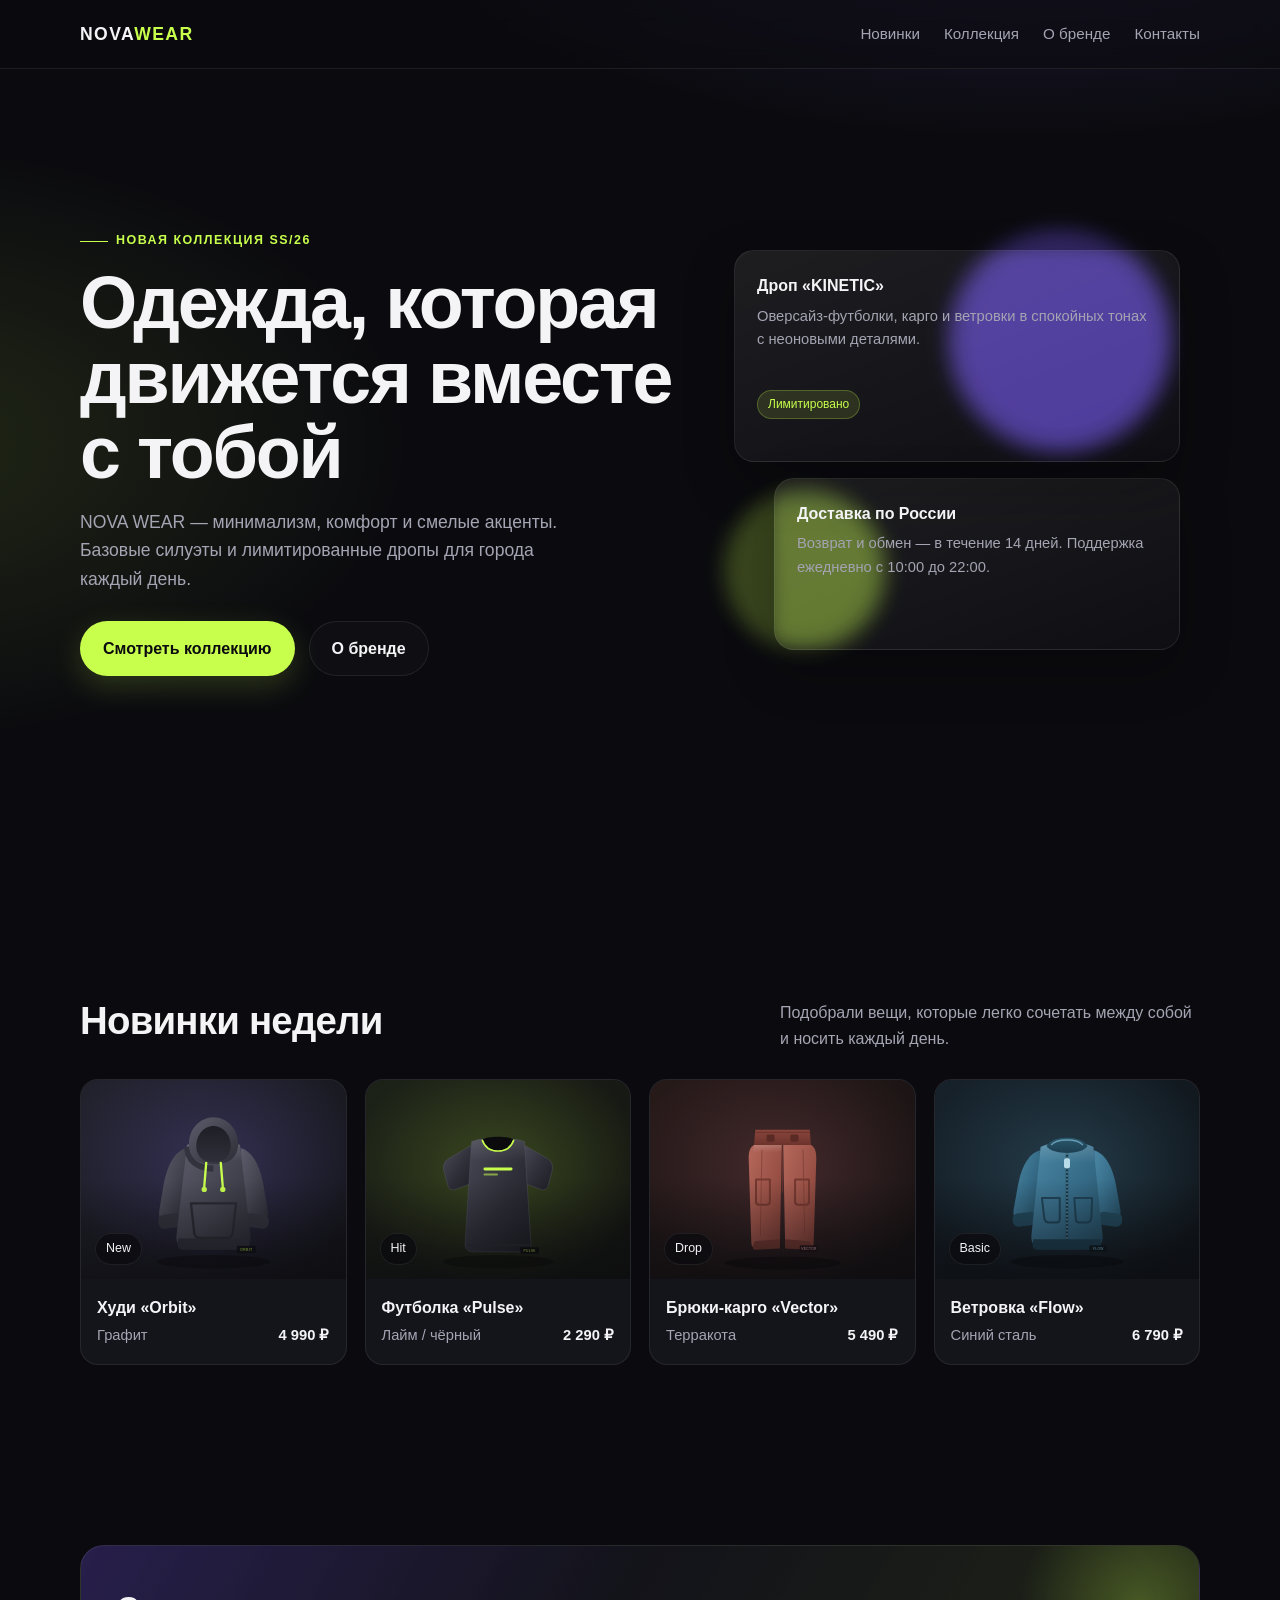
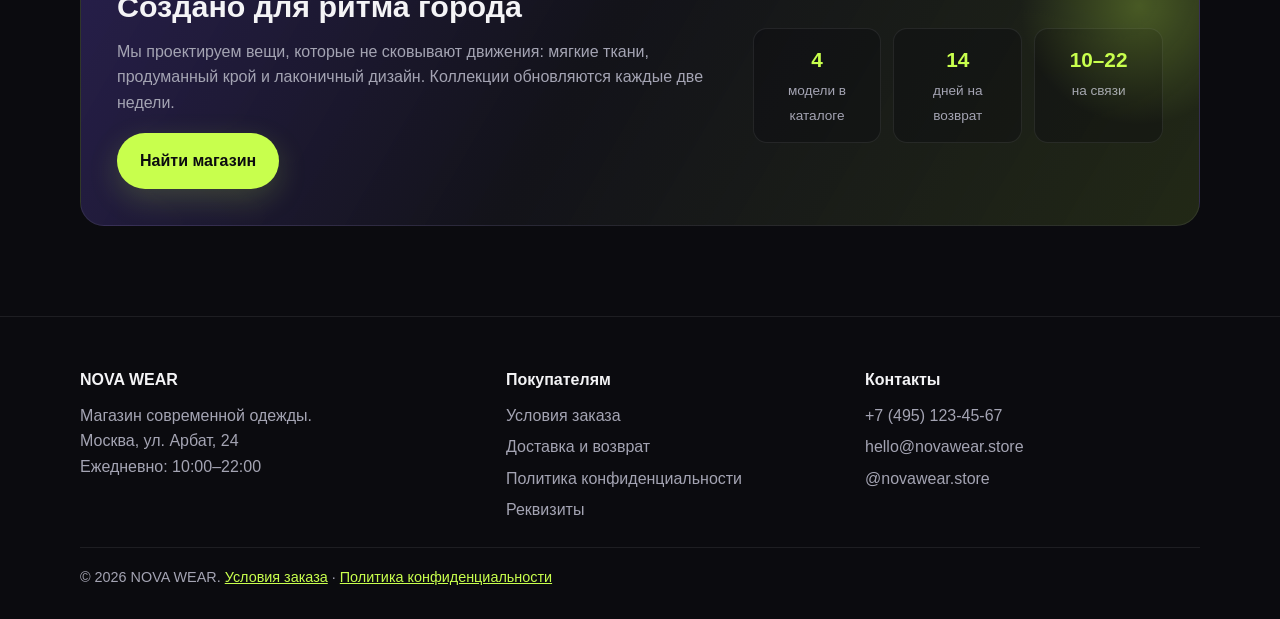
==== index.html @ 74508aea "Fix order overlay closing on text selection drag; stop auto-opening VK after submit" ====
<!DOCTYPE html>
<html lang="ru">
<head>
  <meta charset="UTF-8">
  <meta name="viewport" content="width=device-width, initial-scale=1.0">
  <meta http-equiv="Content-Security-Policy" content="default-src 'self'; img-src 'self' data:; style-src 'self' 'unsafe-inline'; script-src 'self'; font-src 'self'; connect-src 'self'; object-src 'none'; base-uri 'none'; form-action 'self'; frame-src 'none'; worker-src 'none'">
  <meta name="referrer" content="strict-origin-when-cross-origin">
  <title>NOVA WEAR — магазин одежды</title>
  <meta name="description" content="NOVA WEAR — современная одежда с характером. Новые коллекции, базовые вещи и лимитированные дропы. Доставка по всей России.">
  <link rel="stylesheet" href="styles.css">
</head>
<body>
  <header>
    <div class="container nav">
      <a href="index.html" class="logo">NOVA<span>WEAR</span></a>
      <button class="menu-btn" id="menuBtn" aria-label="Открыть меню">Меню</button>
      <ul class="nav-links" id="navLinks">
        <li><a href="#new">Новинки</a></li>
        <li><a href="#new">Коллекция</a></li>
        <li><a href="#about">О бренде</a></li>
        <li><a href="#contacts">Контакты</a></li>
      </ul>
    </div>
  </header>

  <main>
    <section class="hero container">
      <div class="hero-grid">
        <div>
          <div class="eyebrow">Новая коллекция SS/26</div>
          <h1>Одежда, которая<br>движется вместе с тобой</h1>
          <p>NOVA WEAR — минимализм, комфорт и смелые акценты. Базовые силуэты и лимитированные дропы для города каждый день.</p>
          <div class="actions">
            <a href="#new" class="btn btn-primary">Смотреть коллекцию</a>
            <a href="#about" class="btn btn-ghost">О бренде</a>
          </div>
        </div>
        <div class="hero-visual" aria-hidden="true">
          <div class="orb one"></div>
          <div class="orb two"></div>
          <div class="card-stack">
            <div class="glass main">
              <h3>Дроп «KINETIC»</h3>
              <p>Оверсайз-футболки, карго и ветровки в спокойных тонах с неоновыми деталями.</p>
              <span class="tag">Лимитировано</span>
            </div>
            <div class="glass side">
              <h3>Доставка по России</h3>
              <p>Возврат и обмен — в течение 14 дней. Поддержка ежедневно с 10:00 до 22:00.</p>
            </div>
          </div>
        </div>
      </div>
    </section>

    <section id="new" class="container">
      <div class="section-head reveal">
        <h2>Новинки недели</h2>
        <p>Подобрали вещи, которые легко сочетать между собой и носить каждый день.</p>
      </div>
      <div class="grid" id="productGrid">
        <article class="product reveal" tabindex="0" data-id="hoodie">
          <div class="thumb">
            <img src="assets/hoodie.svg" alt="Худи Orbit — графит" loading="lazy">
            <span class="label">New</span>
          </div>
          <div class="info">
            <h3>Худи «Orbit»</h3>
            <div class="meta"><span>Графит</span><span class="price">4 990 ₽</span></div>
          </div>
        </article>
        <article class="product reveal" tabindex="0" data-id="tee">
          <div class="thumb">
            <img src="assets/tee.svg" alt="Футболка Pulse — чёрный с лаймовым акцентом" loading="lazy">
            <span class="label">Hit</span>
          </div>
          <div class="info">
            <h3>Футболка «Pulse»</h3>
            <div class="meta"><span>Лайм / чёрный</span><span class="price">2 290 ₽</span></div>
          </div>
        </article>
        <article class="product reveal" tabindex="0" data-id="cargo">
          <div class="thumb">
            <img src="assets/cargo.svg" alt="Брюки-карго Vector — терракота" loading="lazy">
            <span class="label">Drop</span>
          </div>
          <div class="info">
            <h3>Брюки-карго «Vector»</h3>
            <div class="meta"><span>Терракота</span><span class="price">5 490 ₽</span></div>
          </div>
        </article>
        <article class="product reveal" tabindex="0" data-id="jacket">
          <div class="thumb">
            <img src="assets/jacket.svg" alt="Ветровка Flow — синий сталь" loading="lazy">
            <span class="label">Basic</span>
          </div>
          <div class="info">
            <h3>Ветровка «Flow»</h3>
            <div class="meta"><span>Синий сталь</span><span class="price">6 790 ₽</span></div>
          </div>
        </article>
      </div>
    </section>

    <section id="collection" class="container">
      <div class="banner reveal" id="about">
        <div>
          <h2>Создано для ритма города</h2>
          <p>Мы проектируем вещи, которые не сковывают движения: мягкие ткани, продуманный крой и лаконичный дизайн. Коллекции обновляются каждые две недели.</p>
          <a href="#contacts" class="btn btn-primary">Найти магазин</a>
        </div>
        <div class="stats">
          <div class="stat"><strong>4</strong><span>модели в каталоге</span></div>
          <div class="stat"><strong>14</strong><span>дней на возврат</span></div>
          <div class="stat"><strong>10–22</strong><span>на связи</span></div>
        </div>
      </div>
    </section>
  </main>

  <div class="modal" id="productModal" aria-hidden="true">
    <div class="modal-dialog" role="dialog" aria-modal="true" aria-labelledby="modalTitle">
      <button class="modal-close" id="modalClose" aria-label="Закрыть">&times;</button>
      <div class="gallery">
        <div class="view-main" id="viewMain"></div>
        <div class="thumbs" id="viewThumbs"></div>
        <div class="gallery-nav">
          <button class="nav-btn" id="prevView" type="button">← Предыдущий ракурс</button>
          <button class="nav-btn" id="nextView" type="button">Следующий ракурс →</button>
        </div>
      </div>
      <div class="details">
        <div class="eyebrow" id="modalTag" style="animation:none;opacity:1;margin-bottom:8px">Новинка</div>
        <h2 id="modalTitle">Товар</h2>
        <div class="price-lg" id="modalPrice"></div>
        <p id="modalDesc"></p>
        <div class="sizes">
          <h4>Выберите размер</h4>
          <div class="size-list" id="modalSizes"></div>
          <div class="size-hint" id="sizeHint">Сначала выберите размер</div>
        </div>
        <div class="order-actions">
          <button class="btn btn-primary" id="orderBtn" type="button" disabled>Заказать</button>
        </div>
        <h4>Характеристики</h4>
        <ul class="detail-list" id="modalMeta"></ul>
      </div>
      <div class="order-overlay" id="orderOverlay">
        <form class="order-form" id="orderForm" method="post" action="index.html">
          <button type="button" class="order-close" id="orderClose" aria-label="Закрыть">&times;</button>
          <h3>Оформление заказа</h3>
          <div class="order-summary" id="orderSummary"></div>
          <div id="orderFields">
            <p>Заполните данные. Текст заказа скопируется в буфер обмена; затем нажмите «Открыть VK», чтобы перейти в чат и отправить его.</p>
            <label for="custName">Имя</label>
            <input id="custName" name="name" type="text" required maxlength="80" autocomplete="name" placeholder="Ваше имя">
            <label for="custPhone">Телефон</label>
            <input id="custPhone" name="phone" type="tel" required maxlength="20" autocomplete="tel" inputmode="tel" pattern="[0-9+\(\)\-\s]{10,20}" placeholder="+7 (___) ___-__-__">
            <label for="custComment">Комментарий</label>
            <textarea id="custComment" name="comment" maxlength="500" placeholder="Адрес доставки или пожелания"></textarea>
            <label class="consent" for="consent">
              <input type="checkbox" id="consent" name="consent" required>
              <span>Я принимаю <a href="terms.html" target="_blank" rel="noopener noreferrer">условия заказа</a> и <a href="privacy.html" target="_blank" rel="noopener noreferrer">политику конфиденциальности</a>, даю согласие на обработку персональных данных.</span>
            </label>
            <div class="form-actions">
              <button type="button" class="btn btn-ghost" id="orderCancel">Назад</button>
              <button type="submit" class="btn btn-primary">Отправить в VK</button>
            </div>
            <p class="form-note">Сайт не хранит ваши данные. Сообщение отправляется вами в VK.</p>
          </div>
          <div class="order-success" id="orderSuccess" hidden>
            <p><strong>Текст заказа скопирован.</strong> Вставьте его в чат VK и отправьте сообщение.</p>
            <label for="orderText">Текст заказа</label>
            <textarea id="orderText" readonly></textarea>
            <div class="form-actions">
              <button type="button" class="btn btn-ghost" id="copyOrder">Скопировать ещё раз</button>
              <a class="btn btn-primary" id="vkLink" href="https://vk.ru/nightsf" target="_blank" rel="noopener noreferrer">Открыть VK</a>
            </div>
            <p class="form-note" id="copyStatus" role="status"></p>
            <button type="button" class="btn btn-ghost" id="orderDone">Готово</button>
          </div>
        </form>
      </div>
    </div>
  </div>

  <footer id="contacts">
    <div class="container footer-grid">
      <div>
        <h4>NOVA WEAR</h4>
        <p>Магазин современной одежды.<br>Москва, ул. Арбат, 24<br>Ежедневно: 10:00–22:00</p>
      </div>
      <div>
        <h4>Покупателям</h4>
        <ul>
          <li><a href="terms.html">Условия заказа</a></li>
          <li><a href="terms.html#delivery">Доставка и возврат</a></li>
          <li><a href="privacy.html">Политика конфиденциальности</a></li>
          <li><a href="terms.html#requisites">Реквизиты</a></li>
        </ul>
      </div>
      <div>
        <h4>Контакты</h4>
        <ul>
          <li><a href="tel:+74951234567">+7 (495) 123-45-67</a></li>
          <li><a href="mailto:hello@novawear.store">hello@novawear.store</a></li>
          <li><a href="https://vk.ru/nightsf" target="_blank" rel="noopener noreferrer">@novawear.store</a></li>
        </ul>
      </div>
    </div>
    <div class="container copy">© 2026 NOVA WEAR. <a href="terms.html">Условия заказа</a> · <a href="privacy.html">Политика конфиденциальности</a></div>
  </footer>

  <script src="script.js" defer></script>
</body>
</html>
---- styles.css ----
:root {
      --bg: #0b0b0f;
      --surface: #14141b;
      --text: #f4f4f6;
      --muted: #a4a4b3;
      --accent: #c8ff4d;
      --accent-2: #7c5cff;
      --border: rgba(255,255,255,0.08);
    }
    * { box-sizing: border-box; margin: 0; padding: 0; }
    html { scroll-behavior: smooth; }
    body {
      font-family: "Segoe UI", Inter, Roboto, Helvetica, Arial, sans-serif;
      background: radial-gradient(1200px 600px at 80% -10%, rgba(124,92,255,0.25), transparent 60%),
                  radial-gradient(900px 500px at -10% 20%, rgba(200,255,77,0.12), transparent 60%),
                  var(--bg);
      color: var(--text);
      line-height: 1.6;
      overflow-x: hidden;
    }
    a { color: inherit; text-decoration: none; }
    img { max-width: 100%; display: block; }
    .container { width: min(1120px, 100% - 40px); margin: 0 auto; }

    /* Header */
    header {
      position: fixed;
      top: 0; left: 0; right: 0;
      z-index: 50;
      backdrop-filter: blur(12px);
      background: rgba(11,11,15,0.55);
      border-bottom: 1px solid var(--border);
      transition: background 0.3s ease;
    }
    .nav {
      display: flex;
      align-items: center;
      justify-content: space-between;
      height: 68px;
    }
    .logo {
      font-weight: 800;
      letter-spacing: 0.08em;
      font-size: 1.1rem;
    }
    .logo span { color: var(--accent); }
    .nav-links {
      display: flex;
      gap: 24px;
      list-style: none;
      color: var(--muted);
      font-size: 0.95rem;
    }
    .nav-links a { transition: color 0.25s ease; }
    .nav-links a:hover { color: var(--text); }
    .menu-btn {
      display: none;
      background: none;
      border: 1px solid var(--border);
      color: var(--text);
      padding: 8px 10px;
      border-radius: 8px;
      font: inherit;
      cursor: pointer;
    }

    /* Hero */
    .hero {
      min-height: 100vh;
      display: grid;
      align-items: center;
      padding-top: 90px;
      position: relative;
    }
    .hero-grid {
      display: grid;
      grid-template-columns: 1.1fr 0.9fr;
      gap: 40px;
      align-items: center;
    }
    .eyebrow {
      display: inline-flex;
      align-items: center;
      gap: 8px;
      color: var(--accent);
      font-weight: 600;
      letter-spacing: 0.12em;
      text-transform: uppercase;
      font-size: 0.78rem;
      margin-bottom: 14px;
      opacity: 0;
      animation: fadeUp 0.8s ease 0.1s forwards;
    }
    .eyebrow::before {
      content: "";
      width: 28px; height: 1px;
      background: var(--accent);
    }
    h1 {
      font-size: clamp(2.4rem, 6vw, 4.6rem);
      line-height: 1.02;
      letter-spacing: -0.03em;
      margin-bottom: 18px;
      opacity: 0;
      animation: fadeUp 0.9s ease 0.25s forwards;
    }
    .hero p {
      color: var(--muted);
      font-size: 1.1rem;
      max-width: 520px;
      margin-bottom: 28px;
      opacity: 0;
      animation: fadeUp 0.9s ease 0.4s forwards;
    }
    .actions {
      display: flex;
      gap: 14px;
      flex-wrap: wrap;
      opacity: 0;
      animation: fadeUp 0.9s ease 0.55s forwards;
    }
    .btn {
      display: inline-flex;
      align-items: center;
      justify-content: center;
      padding: 14px 22px;
      border-radius: 999px;
      font-weight: 600;
      transition: transform 0.25s ease, box-shadow 0.25s ease, background 0.25s ease;
      border: 1px solid transparent;
      cursor: pointer;
    }
    .btn-primary {
      background: var(--accent);
      color: #0b0b0f;
      box-shadow: 0 10px 30px rgba(200,255,77,0.18);
    }
    .btn-primary:hover { transform: translateY(-2px); box-shadow: 0 16px 40px rgba(200,255,77,0.28); }
    .btn-ghost {
      border-color: var(--border);
      color: var(--text);
      background: rgba(255,255,255,0.02);
    }
    .btn-ghost:hover { transform: translateY(-2px); border-color: rgba(255,255,255,0.2); }
    .hero-visual {
      position: relative;
      height: 480px;
      opacity: 0;
      animation: fadeIn 1.1s ease 0.5s forwards;
    }
    .orb {
      position: absolute;
      border-radius: 50%;
      filter: blur(10px);
      opacity: 0.7;
      animation: float 8s ease-in-out infinite;
    }
    .orb.one { width: 220px; height: 220px; background: rgba(124,92,255,0.5); top: 20px; right: 30px; }
    .orb.two { width: 160px; height: 160px; background: rgba(200,255,77,0.35); bottom: 40px; left: 10px; animation-delay: -3s; }
    .card-stack {
      position: absolute;
      inset: 40px 20px;
      display: grid;
      gap: 16px;
    }
    .glass {
      background: linear-gradient(160deg, rgba(255,255,255,0.08), rgba(255,255,255,0.02));
      border: 1px solid var(--border);
      border-radius: 20px;
      padding: 22px;
      backdrop-filter: blur(8px);
      box-shadow: 0 20px 50px rgba(0,0,0,0.25);
    }
    .glass h3 { font-size: 1rem; margin-bottom: 6px; }
    .glass p { color: var(--muted); font-size: 0.92rem; }
    .tag {
      display: inline-block;
      margin-top: 10px;
      padding: 4px 10px;
      border-radius: 999px;
      font-size: 0.75rem;
      background: rgba(200,255,77,0.12);
      color: var(--accent);
      border: 1px solid rgba(200,255,77,0.25);
    }
    .glass.main { transform: translateY(0); animation: floatCard 6s ease-in-out infinite; }
    .glass.side { margin-left: 40px; animation: floatCard 7s ease-in-out infinite reverse; }

    /* Sections */
    section { padding: 90px 0; }
    .section-head {
      display: flex;
      align-items: end;
      justify-content: space-between;
      gap: 20px;
      margin-bottom: 28px;
    }
    .section-head h2 {
      font-size: clamp(1.7rem, 3vw, 2.4rem);
      letter-spacing: -0.02em;
    }
    .section-head p { color: var(--muted); max-width: 420px; }

    /* Products */
    .grid {
      display: grid;
      grid-template-columns: repeat(4, 1fr);
      gap: 18px;
    }
    .product {
      background: var(--surface);
      border: 1px solid var(--border);
      border-radius: 18px;
      overflow: hidden;
      transition: transform 0.35s ease, border-color 0.35s ease;
      cursor: pointer;
    }
    .product:hover { transform: translateY(-6px); border-color: rgba(255,255,255,0.18); }
    .product:focus-visible { outline: 2px solid var(--accent); outline-offset: 3px; }
    .thumb {
      aspect-ratio: 4 / 3;
      width: 100%;
      position: relative;
      overflow: hidden;
      background: #1b1b24;
    }
    .thumb::after {
      content: "";
      position: absolute;
      inset: 0;
      background: linear-gradient(to top, rgba(11,11,15,0.55), transparent 50%);
    }
    .thumb .shape {
      position: absolute;
      border-radius: 24px;
      transition: transform 0.6s cubic-bezier(.2,.8,.2,1);
    }
    .thumb img {
      position: absolute;
      inset: 0;
      width: 100%;
      height: 100%;
      object-fit: cover;
      transition: transform 0.6s cubic-bezier(.2,.8,.2,1);
    }
    .product:hover .thumb .shape { transform: scale(1.08) rotate(-2deg); }
    .product:hover .thumb img { transform: scale(1.04); }
    .t1 { inset: 20px; background: linear-gradient(135deg, #2a2640, #5b4bb7); }
    .t2 { inset: 20px; background: linear-gradient(135deg, #2b3320, #7da62b); }
    .t3 { inset: 20px; background: linear-gradient(135deg, #3a2328, #b85c6a); }
    .t4 { inset: 20px; background: linear-gradient(135deg, #20303a, #3d8fb8); }
    .label {
      position: absolute;
      left: 14px; bottom: 14px;
      z-index: 2;
      font-size: 0.78rem;
      padding: 5px 10px;
      border-radius: 999px;
      background: rgba(11,11,15,0.7);
      border: 1px solid var(--border);
      backdrop-filter: blur(6px);
    }
    .info { padding: 16px; }
    .info h3 { font-size: 1rem; margin-bottom: 4px; }
    .meta { display: flex; justify-content: space-between; color: var(--muted); font-size: 0.92rem; }
    .price { color: var(--text); font-weight: 600; }

    /* Banner */
    .banner {
      background: linear-gradient(120deg, rgba(124,92,255,0.25), rgba(20,20,27,0.9) 45%, rgba(200,255,77,0.12));
      border: 1px solid var(--border);
      border-radius: 24px;
      padding: 36px;
      display: grid;
      grid-template-columns: 1.2fr 0.8fr;
      gap: 20px;
      align-items: center;
      overflow: hidden;
      position: relative;
    }
    .banner::after {
      content: "";
      position: absolute;
      width: 240px; height: 240px;
      right: -60px; top: -60px;
      background: radial-gradient(circle, rgba(200,255,77,0.25), transparent 70%);
      animation: pulse 5s ease-in-out infinite;
    }
    .banner h2 { font-size: 1.9rem; margin-bottom: 8px; }
    .banner p { color: var(--muted); margin-bottom: 18px; }
    .stats { display: grid; grid-template-columns: repeat(3, 1fr); gap: 12px; }
    .stat {
      background: rgba(11,11,15,0.35);
      border: 1px solid var(--border);
      border-radius: 14px;
      padding: 14px;
      text-align: center;
    }
    .stat strong { display: block; font-size: 1.3rem; color: var(--accent); }
    .stat span { color: var(--muted); font-size: 0.85rem; }

    /* Modal */
    .modal {
      position: fixed;
      inset: 0;
      z-index: 100;
      display: grid;
      place-items: center;
      padding: 20px;
      background: rgba(5,5,8,0.72);
      backdrop-filter: blur(8px);
      opacity: 0;
      visibility: hidden;
      transition: opacity 0.3s ease, visibility 0.3s ease;
    }
    .modal.open { opacity: 1; visibility: visible; }
    .modal-dialog {
      width: min(980px, 100%);
      max-height: 92vh;
      overflow: auto;
      background: var(--surface);
      border: 1px solid var(--border);
      border-radius: 24px;
      display: grid;
      grid-template-columns: 1.05fr 0.95fr;
      gap: 0;
      transform: translateY(16px) scale(0.98);
      transition: transform 0.35s ease;
      position: relative;
    }
    .modal.open .modal-dialog { transform: translateY(0) scale(1); }
    .modal-close {
      position: absolute;
      top: 14px; right: 14px;
      z-index: 3;
      width: 38px; height: 38px;
      border-radius: 50%;
      border: 1px solid var(--border);
      background: rgba(20,20,27,0.8);
      color: var(--text);
      font-size: 1.2rem;
      cursor: pointer;
    }
    .gallery { padding: 22px; border-right: 1px solid var(--border); }
    .view-main {
      aspect-ratio: 4 / 3;
      width: 100%;
      height: auto;
      border-radius: 18px;
      border: 1px solid var(--border);
      position: relative;
      overflow: hidden;
      margin-bottom: 12px;
      background: #1b1b24;
    }
    .view-layer {
      position: absolute;
      inset: 0;
      display: flex;
      align-items: end;
      justify-content: space-between;
      padding: 18px;
      transition: opacity 0.35s ease, transform 0.35s ease;
    }
    .view-layer .silhouette {
      position: absolute;
      inset: 30px 60px;
      border-radius: 26px;
      opacity: 0.95;
    }
    .view-label {
      position: relative;
      z-index: 2;
      font-size: 0.8rem;
      padding: 5px 10px;
      border-radius: 999px;
      background: rgba(11,11,15,0.6);
      border: 1px solid var(--border);
    }
    .view-hint { position: relative; z-index: 2; color: var(--muted); font-size: 0.85rem; }
    .thumbs { display: grid; grid-template-columns: repeat(4, 1fr); gap: 8px; }
    .thumb-btn {
      height: 64px;
      border-radius: 12px;
      border: 1px solid var(--border);
      background: #1b1b24;
      cursor: pointer;
      position: relative;
      overflow: hidden;
      opacity: 0.7;
      transition: opacity 0.2s, border-color 0.2s, transform 0.2s;
    }
    .thumb-btn span { position: absolute; left: 8px; bottom: 6px; font-size: 0.7rem; color: #fff; text-shadow: 0 1px 8px #000; }
    .thumb-btn.active { opacity: 1; border-color: var(--accent); transform: translateY(-2px); }
    .gallery-nav { display: flex; gap: 8px; margin-top: 10px; }
    .nav-btn {
      flex: 1;
      padding: 10px;
      border-radius: 10px;
      border: 1px solid var(--border);
      background: rgba(255,255,255,0.02);
      color: var(--text);
      cursor: pointer;
    }
    .details { padding: 26px 24px 24px; }
    .details .price-lg { color: var(--accent); font-size: 1.4rem; font-weight: 700; margin: 6px 0 14px; }
    .details p { color: var(--muted); margin-bottom: 18px; }
    .sizes h4, .details h4 { font-size: 0.95rem; margin-bottom: 10px; color: var(--text); }
    .size-list { display: flex; flex-wrap: wrap; gap: 8px; margin-bottom: 18px; }
    .size {
      min-width: 42px;
      padding: 8px 10px;
      text-align: center;
      border-radius: 10px;
      border: 1px solid var(--border);
      color: var(--muted);
      font-size: 0.9rem;
      background: transparent;
      cursor: pointer;
      transition: all 0.2s ease;
    }
    .size:hover { border-color: rgba(255,255,255,0.25); color: var(--text); }
    .size.selected { background: var(--accent); color: #0b0b0f; border-color: var(--accent); font-weight: 600; }
    .order-actions { margin: 18px 0 10px; }
    .order-actions .btn { width: 100%; }
    .btn[disabled] { opacity: 0.45; cursor: not-allowed; transform: none !important; box-shadow: none !important; }
    .size-hint { color: var(--muted); font-size: 0.85rem; margin-top: 8px; min-height: 1.2em; }
    .detail-list { list-style: none; color: var(--muted); display: grid; gap: 6px; font-size: 0.95rem; }
    .detail-list strong { color: var(--text); font-weight: 500; }
    .order-overlay {
      position: absolute;
      inset: 0;
      background: rgba(11,11,15,0.75);
      backdrop-filter: blur(6px);
      display: grid;
      place-items: center;
      padding: 20px;
      opacity: 0;
      visibility: hidden;
      transition: opacity 0.25s ease, visibility 0.25s ease;
      z-index: 5;
      border-radius: 24px;
    }
    .order-overlay.open { opacity: 1; visibility: visible; }
    .order-form {
      width: min(420px, 100%);
      background: var(--surface);
      border: 1px solid var(--border);
      border-radius: 18px;
      padding: 20px;
      position: relative;
    }
    .order-form h3 { margin-bottom: 4px; font-size: 1.15rem; }
    .order-form p { color: var(--muted); font-size: 0.9rem; margin-bottom: 14px; }
    .order-form label { display: block; font-size: 0.9rem; margin: 10px 0 6px; color: var(--muted); }
    .order-form input, .order-form textarea {
      width: 100%;
      padding: 11px 12px;
      border-radius: 10px;
      border: 1px solid var(--border);
      background: rgba(255,255,255,0.02);
      color: var(--text);
      font: inherit;
    }
    .order-form textarea { min-height: 70px; resize: vertical; }
    .order-form .form-actions { display: flex; gap: 10px; margin-top: 14px; }
    .order-form .form-actions .btn { flex: 1; padding: 12px; }
    .order-close { position: absolute; top: 10px; right: 10px; width: 32px; height: 32px; border-radius: 50%; border: 1px solid var(--border); background: transparent; color: var(--text); cursor: pointer; }
    .order-summary { font-size: 0.9rem; color: var(--accent); margin-bottom: 6px; }

    /* Footer */
    footer {
      padding: 50px 0 30px;
      border-top: 1px solid var(--border);
      color: var(--muted);
    }
    .footer-grid {
      display: grid;
      grid-template-columns: 1.2fr 1fr 1fr;
      gap: 24px;
      margin-bottom: 24px;
    }
    footer h4 { color: var(--text); margin-bottom: 10px; }
    footer ul { list-style: none; display: grid; gap: 6px; }
    .copy { font-size: 0.9rem; border-top: 1px solid var(--border); padding-top: 18px; }

    /* Reveal */
    .reveal { opacity: 0; transform: translateY(24px); transition: opacity 0.7s ease, transform 0.7s ease; }
    .reveal.show { opacity: 1; transform: translateY(0); }

    /* Animations */
    @keyframes fadeUp {
      from { opacity: 0; transform: translateY(18px); }
      to { opacity: 1; transform: translateY(0); }
    }
    @keyframes fadeIn { from { opacity: 0; } to { opacity: 1; } }
    @keyframes float {
      0%, 100% { transform: translateY(0) translateX(0); }
      50% { transform: translateY(-18px) translateX(8px); }
    }
    @keyframes floatCard {
      0%, 100% { transform: translateY(0); }
      50% { transform: translateY(-10px); }
    }
    @keyframes pulse {
      0%, 100% { transform: scale(1); opacity: 0.7; }
      50% { transform: scale(1.15); opacity: 1; }
    }

    /* Mobile */
    @media (max-width: 900px) {
      .hero-grid, .banner { grid-template-columns: 1fr; }
      .hero-visual { height: 360px; order: -1; }
      .grid { grid-template-columns: repeat(2, 1fr); }
      .footer-grid { grid-template-columns: 1fr 1fr; }
      .section-head { flex-direction: column; align-items: flex-start; }
      .modal-dialog { grid-template-columns: 1fr; max-height: 94vh; }
      .gallery { border-right: none; border-bottom: 1px solid var(--border); }
    }
    @media (max-width: 640px) {
      .menu-btn { display: inline-flex; }
      .nav-links {
        position: absolute;
        top: 68px; left: 0; right: 0;
        background: rgba(11,11,15,0.97);
        border-bottom: 1px solid var(--border);
        flex-direction: column;
        padding: 16px 20px 22px;
        gap: 14px;
        transform: translateY(-10px);
        opacity: 0;
        pointer-events: none;
        transition: opacity 0.25s ease, transform 0.25s ease;
      }
      .nav-links.open {
        opacity: 1;
        transform: translateY(0);
        pointer-events: auto;
      }
      .grid { grid-template-columns: 1fr; }
      .hero { min-height: auto; padding-bottom: 40px; }
      .hero-visual { height: 300px; }
      .card-stack { inset: 20px 0; }
      .glass.side { margin-left: 20px; }
      .stats { grid-template-columns: 1fr 1fr 1fr; }
      .footer-grid { grid-template-columns: 1fr; }
      section { padding: 64px 0; }
      .modal { padding: 10px; }
      .thumbs { grid-template-columns: repeat(4, 1fr); }
      .details { padding: 18px; }
    }
    @media (prefers-reduced-motion: reduce) {
      *, *::before, *::after { animation: none !important; transition: none !important; scroll-behavior: auto; }
      .reveal { opacity: 1; transform: none; }
    }

    /* Legal, consent and order status */
    .consent {
      display: flex;
      gap: 10px;
      align-items: flex-start;
      font-size: 0.85rem;
      line-height: 1.45;
      color: var(--muted);
      margin-top: 14px;
    }
    .consent input {
      width: auto;
      flex: 0 0 auto;
      margin-top: 3px;
      accent-color: var(--accent);
    }
    .consent a, .form-note a, .copy a {
      color: var(--accent);
      text-decoration: underline;
    }
    .form-note {
      font-size: 0.8rem;
      color: var(--muted);
      margin-top: 8px;
    }
    .order-success { margin-top: 6px; }
    .order-success[hidden], #orderFields[hidden] { display: none; }
    .order-success textarea { min-height: 160px; }
    .order-success .btn { margin-top: 4px; }
    #orderDone { width: 100%; }
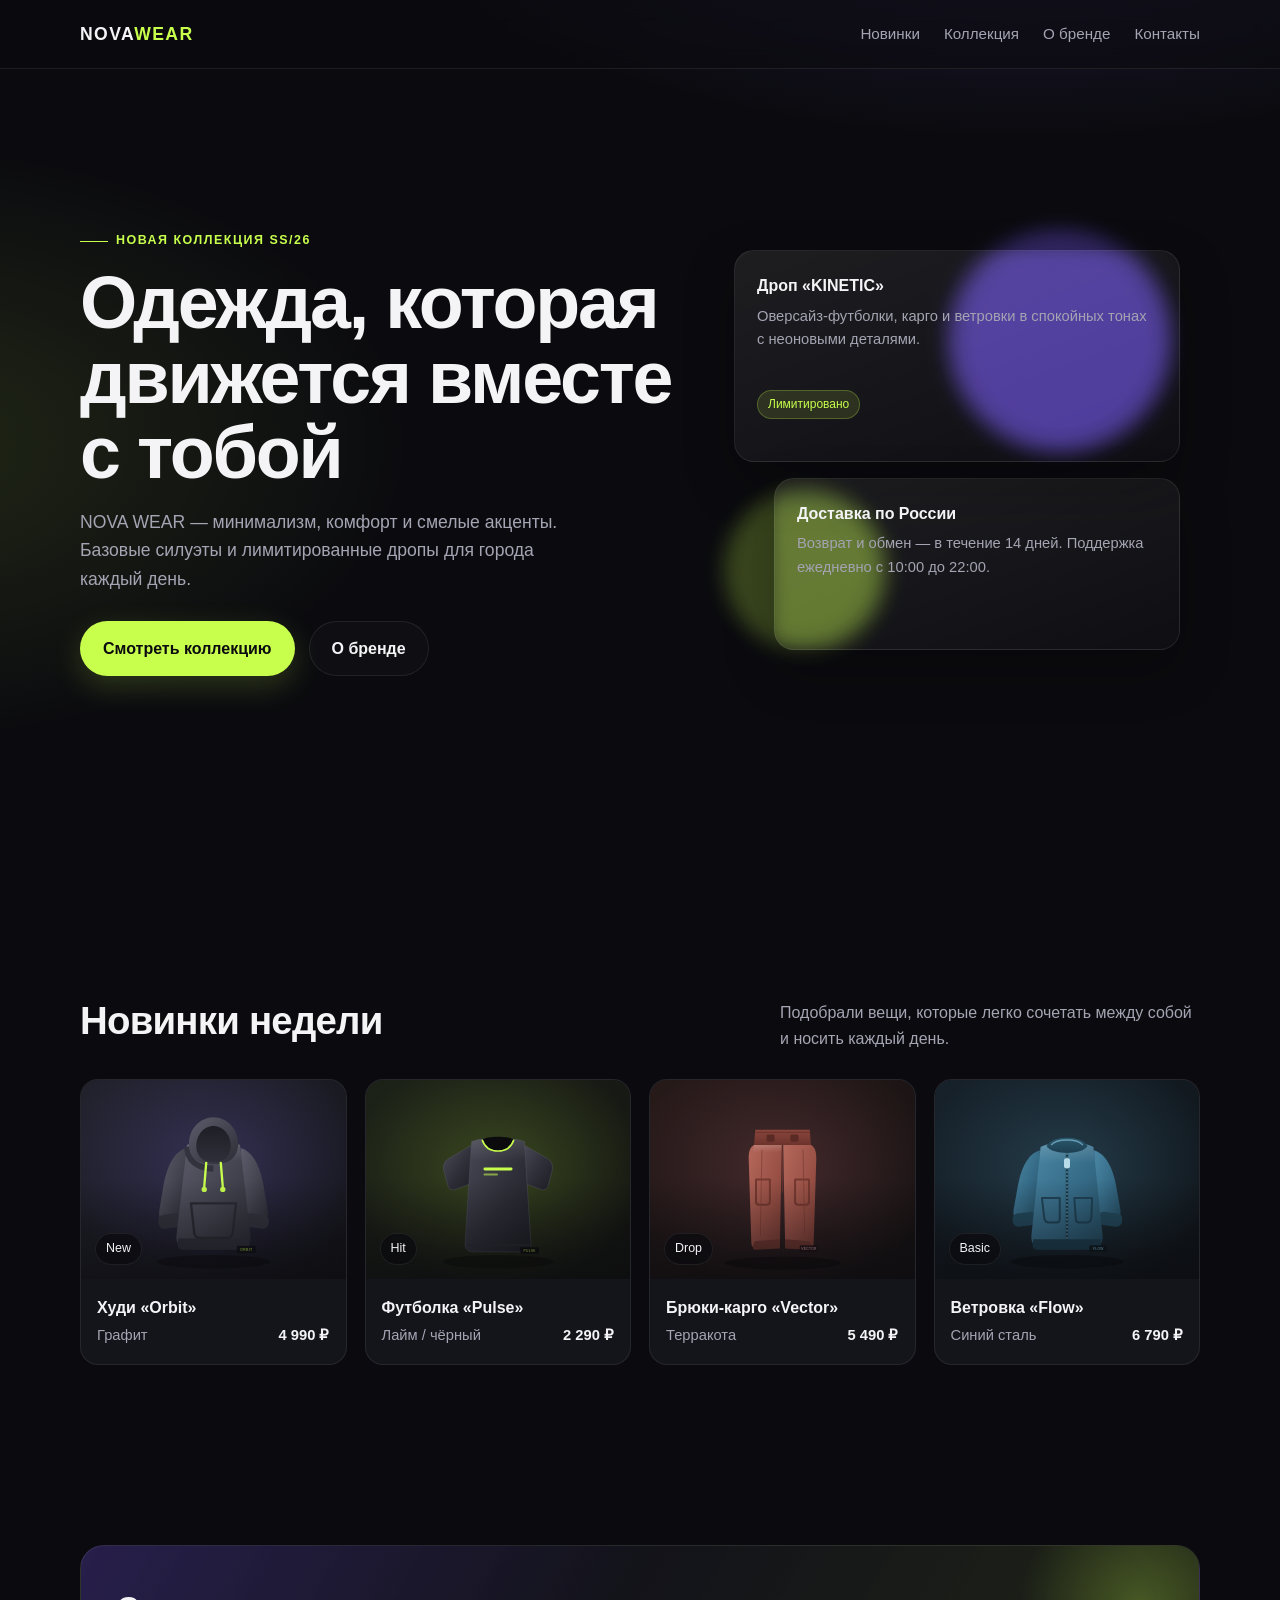
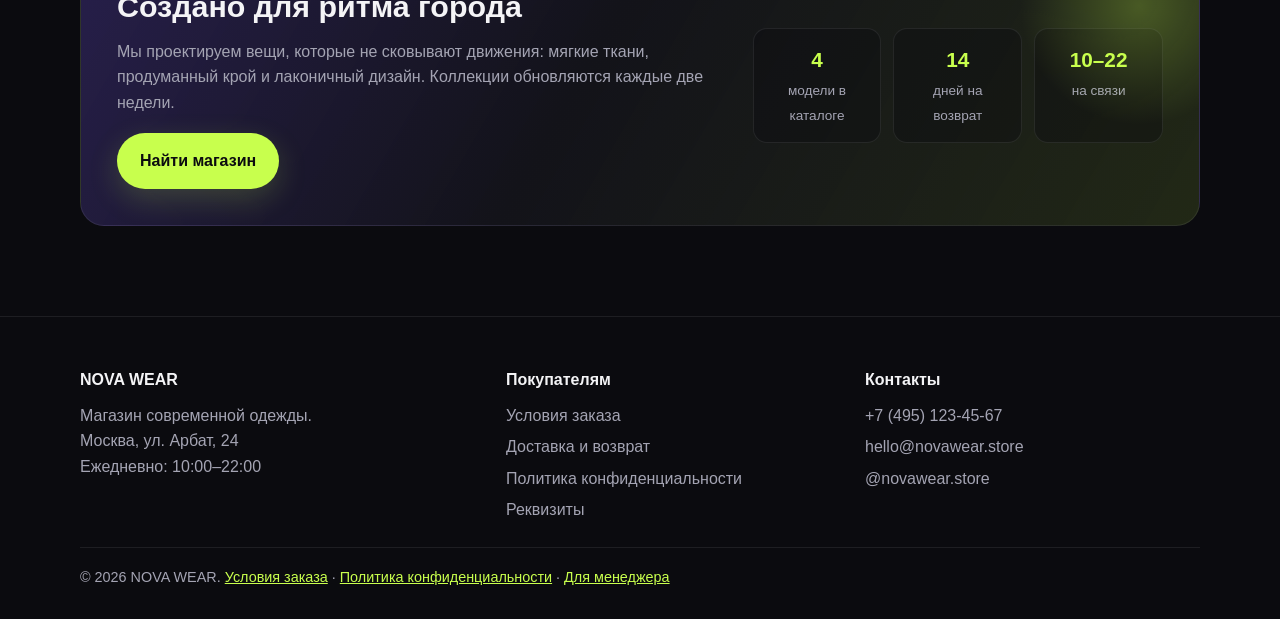
==== commit 0002872d: "Add sales manager admin panel and contact preference options" ====
--- a/index.html
+++ b/index.html
@@ -158,6 +158,26 @@
             <input id="custPhone" name="phone" type="tel" required maxlength="20" autocomplete="tel" inputmode="tel" pattern="[0-9+\(\)\-\s]{10,20}" placeholder="+7 (___) ___-__-__">
             <label for="custComment">Комментарий</label>
             <textarea id="custComment" name="comment" maxlength="500" placeholder="Адрес доставки или пожелания"></textarea>
+
+            <fieldset class="contact-pref">
+              <legend>Как удобнее связаться</legend>
+              <label class="radio"><input type="radio" name="contactPref" value="write" checked> Написать сообщение</label>
+              <label class="radio"><input type="radio" name="contactPref" value="call"> Позвонить</label>
+            </fieldset>
+            <div id="writeOptions">
+              <label for="custMessenger">Куда написать</label>
+              <select id="custMessenger" name="messenger">
+                <option value="VK">VK</option>
+                <option value="Telegram">Telegram</option>
+                <option value="WhatsApp">WhatsApp</option>
+                <option value="SMS">SMS</option>
+              </select>
+            </div>
+            <div id="callOptions" hidden>
+              <label for="custCallTime">Удобное время для звонка</label>
+              <input id="custCallTime" name="callTime" type="text" maxlength="60" placeholder="Например: сегодня 18:00–20:00">
+            </div>
+
             <label class="consent" for="consent">
               <input type="checkbox" id="consent" name="consent" required>
               <span>Я принимаю <a href="terms.html" target="_blank" rel="noopener noreferrer">условия заказа</a> и <a href="privacy.html" target="_blank" rel="noopener noreferrer">политику конфиденциальности</a>, даю согласие на обработку персональных данных.</span>
@@ -208,7 +228,7 @@
         </ul>
       </div>
     </div>
-    <div class="container copy">© 2026 NOVA WEAR. <a href="terms.html">Условия заказа</a> · <a href="privacy.html">Политика конфиденциальности</a></div>
+    <div class="container copy">© 2026 NOVA WEAR. <a href="terms.html">Условия заказа</a> · <a href="privacy.html">Политика конфиденциальности</a> · <a href="admin.html" rel="nofollow">Для менеджера</a></div>
   </footer>
 
   <script src="script.js" defer></script>
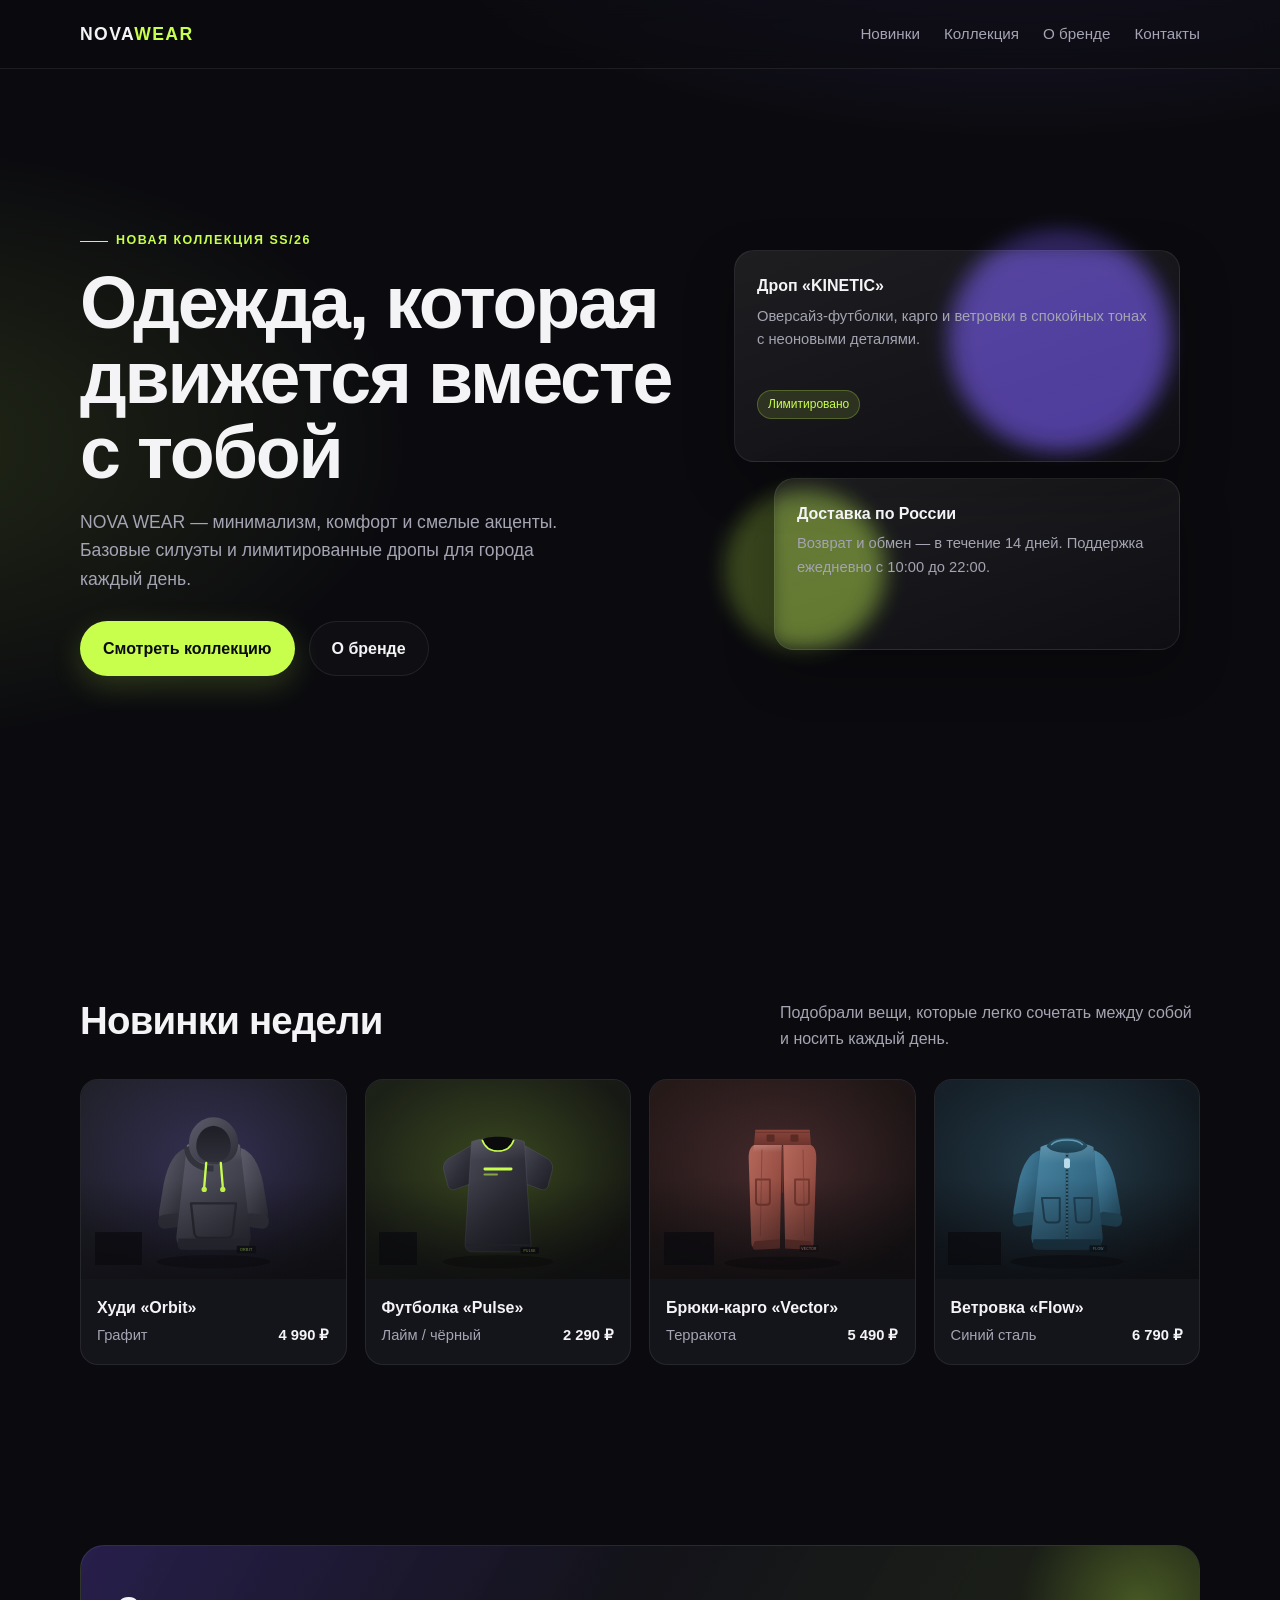
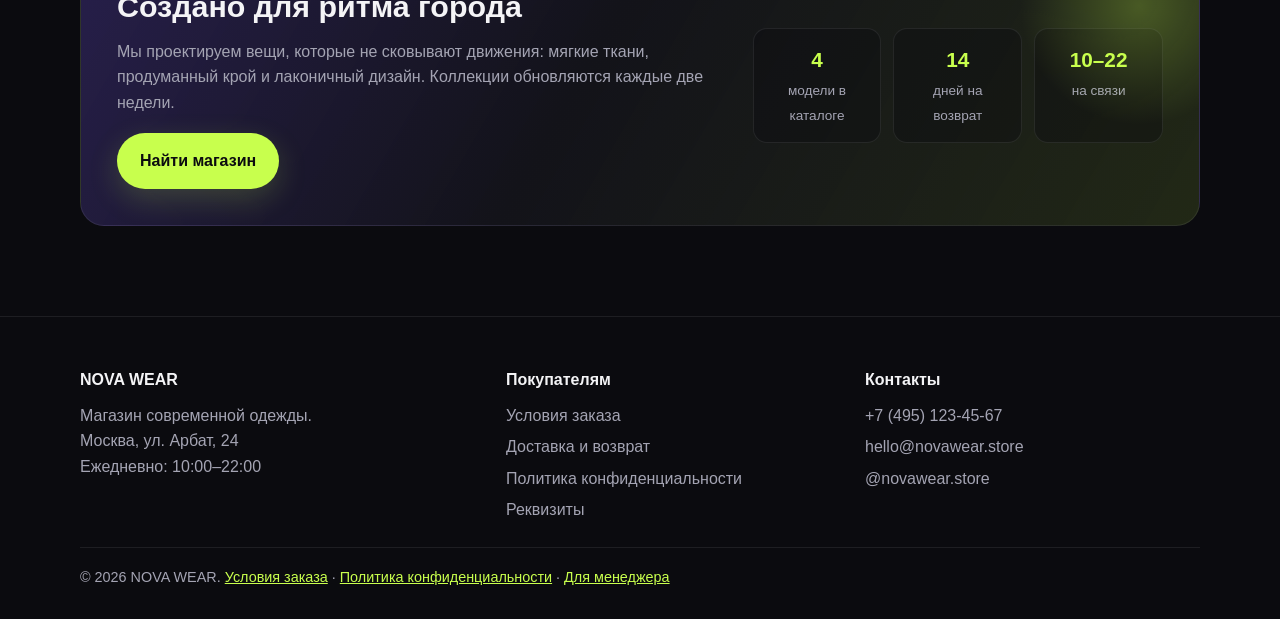
==== commit 20abc62b: "Allow Google Apps Script hosts in CSP (script.google.com, script.googleusercontent.com)" ====
--- a/index.html
+++ b/index.html
@@ -3,7 +3,7 @@
 <head>
   <meta charset="UTF-8">
   <meta name="viewport" content="width=device-width, initial-scale=1.0">
-  <meta http-equiv="Content-Security-Policy" content="default-src 'self'; img-src 'self' data:; style-src 'self' 'unsafe-inline'; script-src 'self'; font-src 'self'; connect-src 'self'; object-src 'none'; base-uri 'none'; form-action 'self'; frame-src 'none'; worker-src 'none'">
+  <meta http-equiv="Content-Security-Policy" content="default-src 'self'; img-src 'self' data:; style-src 'self' 'unsafe-inline'; script-src 'self'; font-src 'self'; connect-src 'self' https://script.google.com https://script.googleusercontent.com; object-src 'none'; base-uri 'none'; form-action 'self'; frame-src 'none'; worker-src 'none'">
   <meta name="referrer" content="strict-origin-when-cross-origin">
   <title>NOVA WEAR — магазин одежды</title>
   <meta name="description" content="NOVA WEAR — современная одежда с характером. Новые коллекции, базовые вещи и лимитированные дропы. Доставка по всей России.">
@@ -156,8 +156,10 @@
             <input id="custName" name="name" type="text" required maxlength="80" autocomplete="name" placeholder="Ваше имя">
             <label for="custPhone">Телефон</label>
             <input id="custPhone" name="phone" type="tel" required maxlength="20" autocomplete="tel" inputmode="tel" pattern="[0-9+\(\)\-\s]{10,20}" placeholder="+7 (___) ___-__-__">
+            <label for="custAddress">Адрес доставки</label>
+            <textarea id="custAddress" name="address" maxlength="300" placeholder="Город, улица, дом, квартира, индекс"></textarea>
             <label for="custComment">Комментарий</label>
-            <textarea id="custComment" name="comment" maxlength="500" placeholder="Адрес доставки или пожелания"></textarea>
+            <textarea id="custComment" name="comment" maxlength="500" placeholder="Пожелания к заказу"></textarea>
 
             <fieldset class="contact-pref">
               <legend>Как удобнее связаться</legend>
@@ -166,14 +168,10 @@
             </fieldset>
             <div id="writeOptions">
               <label for="custMessenger">Куда написать</label>
-              <select id="custMessenger" name="messenger">
-                <option value="VK">VK</option>
-                <option value="Telegram">Telegram</option>
-                <option value="WhatsApp">WhatsApp</option>
-                <option value="SMS">SMS</option>
-              </select>
-            </div>
-            <div id="callOptions" hidden>
+              <input id="custMessenger" name="messenger" type="text" maxlength="80" placeholder="Например: Telegram @username, WhatsApp, VK">
+              <p class="form-note">Можно написать куда угодно — укажите удобный мессенджер или контакт, как вам удобнее.</p>
+            </div>
+            <div id="callOptions">
               <label for="custCallTime">Удобное время для звонка</label>
               <input id="custCallTime" name="callTime" type="text" maxlength="60" placeholder="Например: сегодня 18:00–20:00">
             </div>
@@ -184,12 +182,18 @@
             </label>
             <div class="form-actions">
               <button type="button" class="btn btn-ghost" id="orderCancel">Назад</button>
-              <button type="submit" class="btn btn-primary">Отправить в VK</button>
+              <button type="submit" class="btn btn-primary">Сделать заказ</button>
             </div>
             <p class="form-note">Сайт не хранит ваши данные. Сообщение отправляется вами в VK.</p>
           </div>
           <div class="order-success" id="orderSuccess" hidden>
-            <p><strong>Текст заказа скопирован.</strong> Вставьте его в чат VK и отправьте сообщение.</p>
+            <div class="success-head">
+              <span class="success-icon" aria-hidden="true">✓</span>
+              <div>
+                <h4>Заказ успешно создан</h4>
+                <p>Менеджер свяжется с вами в ближайшее свободное время или вы можете связаться сами.</p>
+              </div>
+            </div>
             <label for="orderText">Текст заказа</label>
             <textarea id="orderText" readonly></textarea>
             <div class="form-actions">
--- a/styles.css
+++ b/styles.css
@@ -584,3 +584,93 @@
     .order-success textarea { min-height: 160px; }
     .order-success .btn { margin-top: 4px; }
     #orderDone { width: 100%; }
+
+    /* Contact preference */
+    fieldset.contact-pref {
+      border: 1px solid var(--border);
+      border-radius: 10px;
+      padding: 12px 14px;
+      margin-top: 14px;
+    }
+    fieldset.contact-pref legend {
+      color: var(--muted);
+      font-size: 0.85rem;
+      padding: 0 6px;
+    }
+    .radio {
+      display: inline-flex;
+      align-items: center;
+      gap: 6px;
+      margin-right: 16px;
+      font-size: 0.9rem;
+      color: var(--text);
+      cursor: pointer;
+    }
+    .radio input { width: auto; }
+    #writeOptions, #callOptions { margin-top: 10px; }
+    #writeOptions[hidden], #callOptions[hidden] { display: none; }
+    select {
+      width: 100%;
+      padding: 12px 14px;
+      border-radius: 10px;
+      border: 1px solid var(--border);
+      background: var(--surface);
+      color: var(--text);
+      font: inherit;
+    }
+
+    /* Minimalist checkbox-style radios for contact preference */
+    fieldset.contact-pref .radio input[type="radio"] {
+      -webkit-appearance: none;
+      appearance: none;
+      width: 16px;
+      height: 16px;
+      margin: 0;
+      border: 1.5px solid var(--muted);
+      border-radius: 4px;
+      background: transparent;
+      position: relative;
+      cursor: pointer;
+      flex: 0 0 16px;
+    }
+    fieldset.contact-pref .radio input[type="radio"]:checked {
+      border-color: var(--accent);
+      background: var(--accent);
+    }
+    fieldset.contact-pref .radio input[type="radio"]:checked::after {
+      content: "";
+      position: absolute;
+      left: 4px;
+      top: 1px;
+      width: 5px;
+      height: 9px;
+      border: solid #0b0b0f;
+      border-width: 0 2px 2px 0;
+      transform: rotate(45deg);
+    }
+    fieldset.contact-pref .radio { align-items: center; }
+    /* Success panel */
+    .success-head {
+      display: flex;
+      align-items: center;
+      gap: 14px;
+      margin-bottom: 14px;
+      padding: 14px;
+      border: 1px solid rgba(200, 255, 77, 0.35);
+      background: rgba(200, 255, 77, 0.08);
+      border-radius: 12px;
+    }
+    .success-icon {
+      flex: 0 0 40px;
+      width: 40px;
+      height: 40px;
+      border-radius: 50%;
+      background: var(--accent);
+      color: #0b0b0f;
+      display: grid;
+      place-items: center;
+      font-size: 1.4rem;
+      font-weight: 700;
+    }
+    .success-head h4 { margin: 0 0 2px; font-size: 1.05rem; }
+    .success-head p { margin: 0; color: var(--muted); font-size: 0.9rem; }
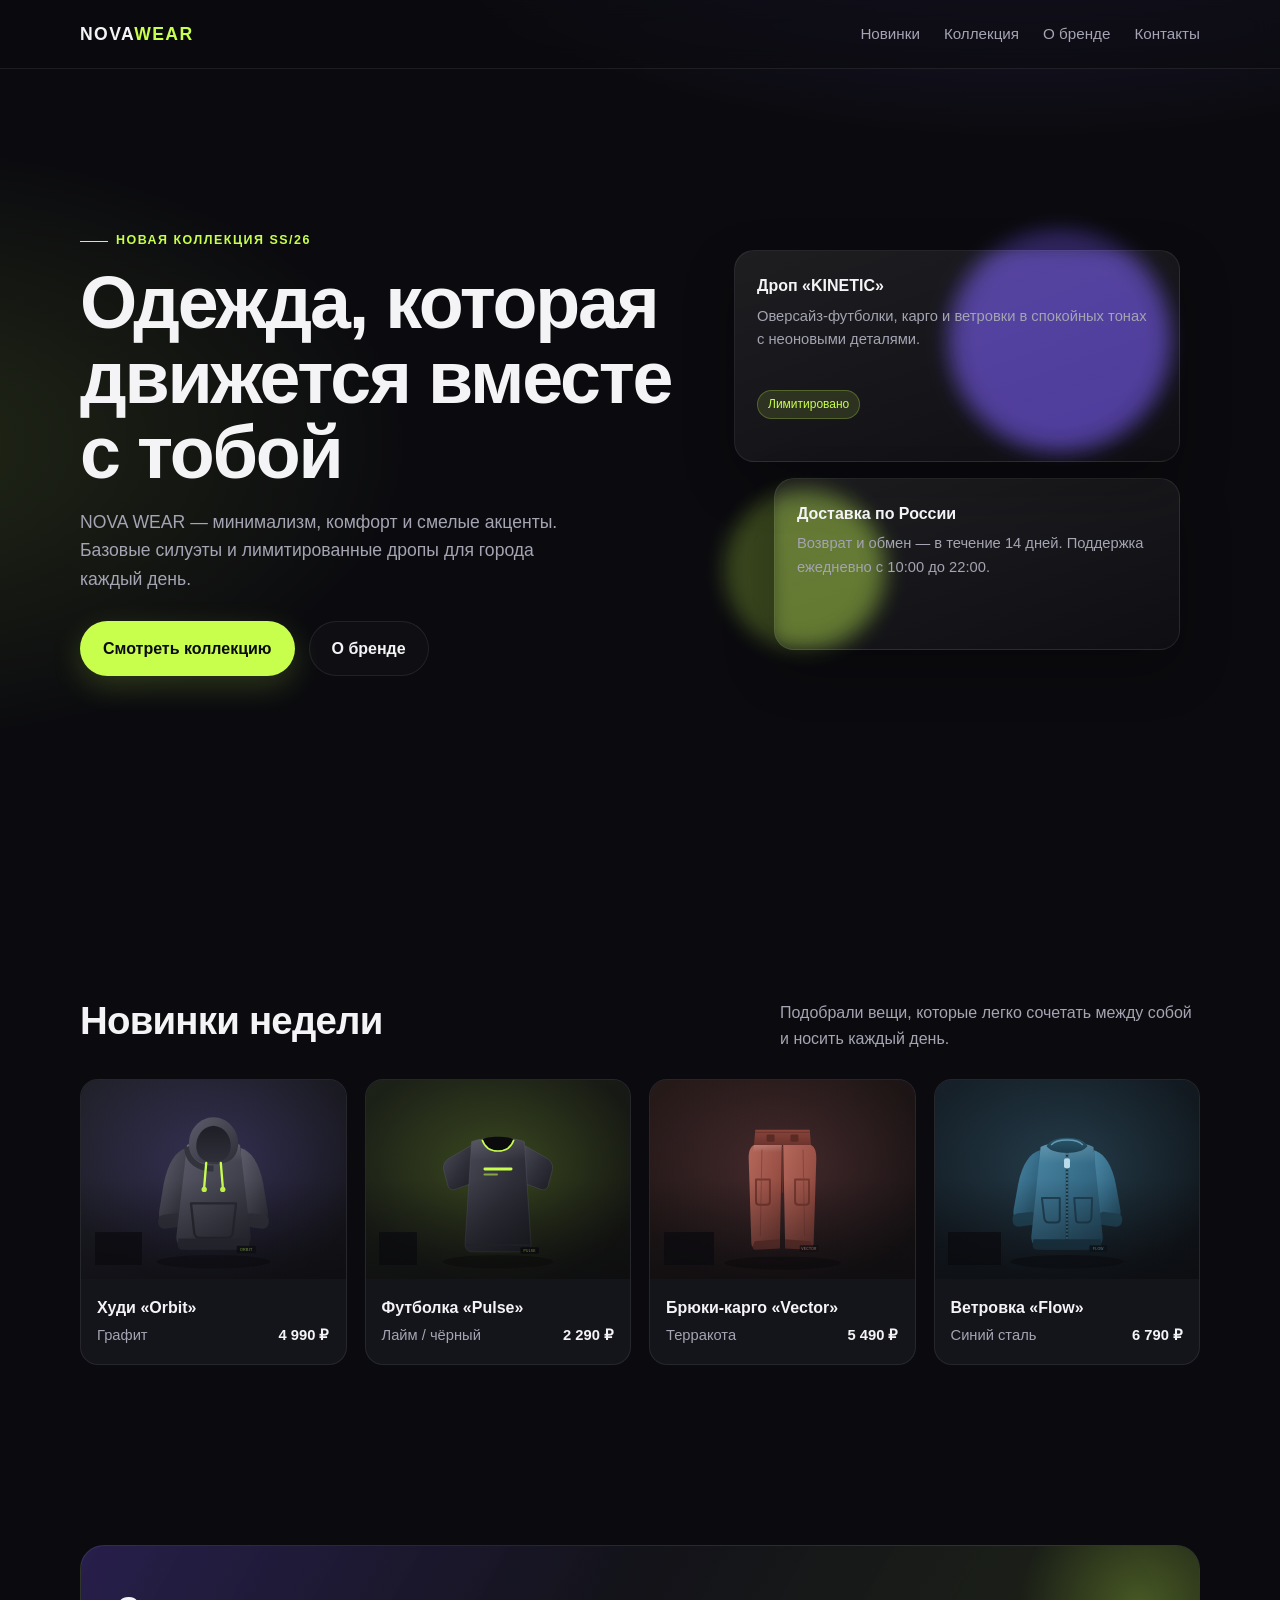
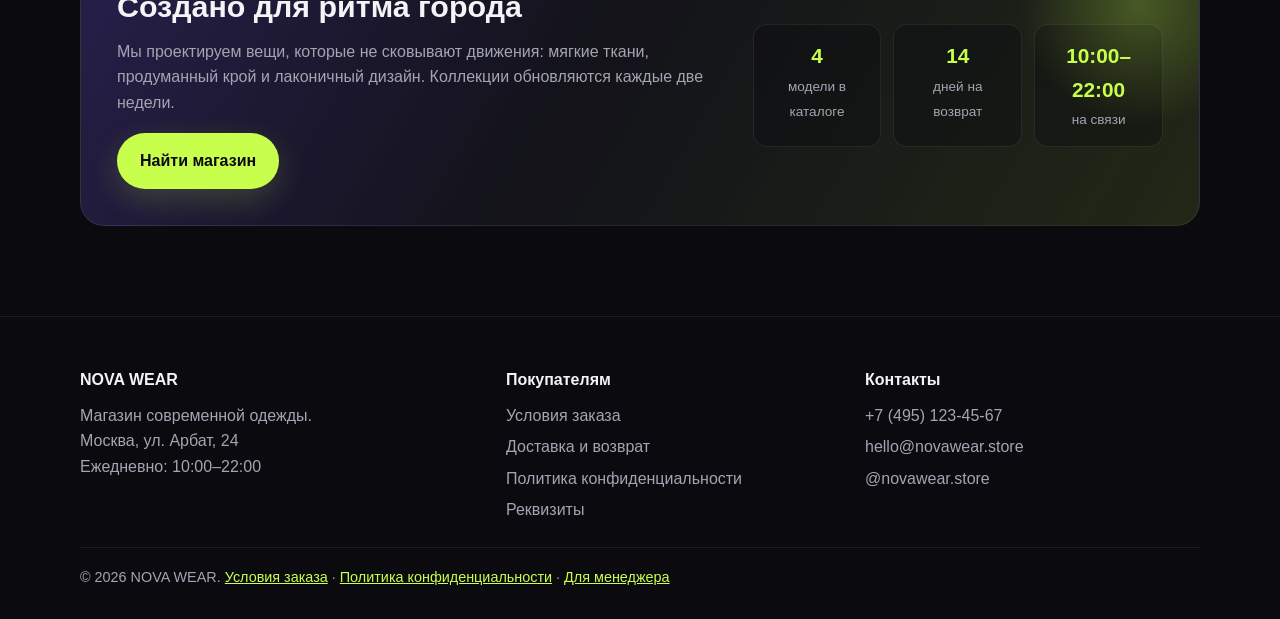
==== commit 7ed948e6: "Show support hours as 10:00-22:00 in stats" ====
--- a/index.html
+++ b/index.html
@@ -112,7 +112,7 @@
         <div class="stats">
           <div class="stat"><strong>4</strong><span>модели в каталоге</span></div>
           <div class="stat"><strong>14</strong><span>дней на возврат</span></div>
-          <div class="stat"><strong>10–22</strong><span>на связи</span></div>
+          <div class="stat"><strong>10:00–22:00</strong><span>на связи</span></div>
         </div>
       </div>
     </section>
--- a/styles.css
+++ b/styles.css
@@ -88,8 +88,9 @@
       text-transform: uppercase;
       font-size: 0.78rem;
       margin-bottom: 14px;
-      opacity: 0;
-      animation: fadeUp 0.8s ease 0.1s forwards;
+    }
+    @media (prefers-reduced-motion: no-preference) {
+      .eyebrow { opacity: 0; animation: fadeUp 0.8s ease 0.1s forwards; }
     }
     .eyebrow::before {
       content: "";
@@ -101,23 +102,26 @@
       line-height: 1.02;
       letter-spacing: -0.03em;
       margin-bottom: 18px;
-      opacity: 0;
-      animation: fadeUp 0.9s ease 0.25s forwards;
+    }
+    @media (prefers-reduced-motion: no-preference) {
+      h1 { opacity: 0; animation: fadeUp 0.9s ease 0.25s forwards; }
     }
     .hero p {
       color: var(--muted);
       font-size: 1.1rem;
       max-width: 520px;
       margin-bottom: 28px;
-      opacity: 0;
-      animation: fadeUp 0.9s ease 0.4s forwards;
+    }
+    @media (prefers-reduced-motion: no-preference) {
+      .hero p { opacity: 0; animation: fadeUp 0.9s ease 0.4s forwards; }
     }
     .actions {
       display: flex;
       gap: 14px;
       flex-wrap: wrap;
-      opacity: 0;
-      animation: fadeUp 0.9s ease 0.55s forwards;
+    }
+    @media (prefers-reduced-motion: no-preference) {
+      .actions { opacity: 0; animation: fadeUp 0.9s ease 0.55s forwards; }
     }
     .btn {
       display: inline-flex;
@@ -552,6 +556,7 @@
     @media (prefers-reduced-motion: reduce) {
       *, *::before, *::after { animation: none !important; transition: none !important; scroll-behavior: auto; }
       .reveal { opacity: 1; transform: none; }
+      .eyebrow, h1, .hero p, .actions { opacity: 1 !important; transform: none !important; }
     }
 
     /* Legal, consent and order status */
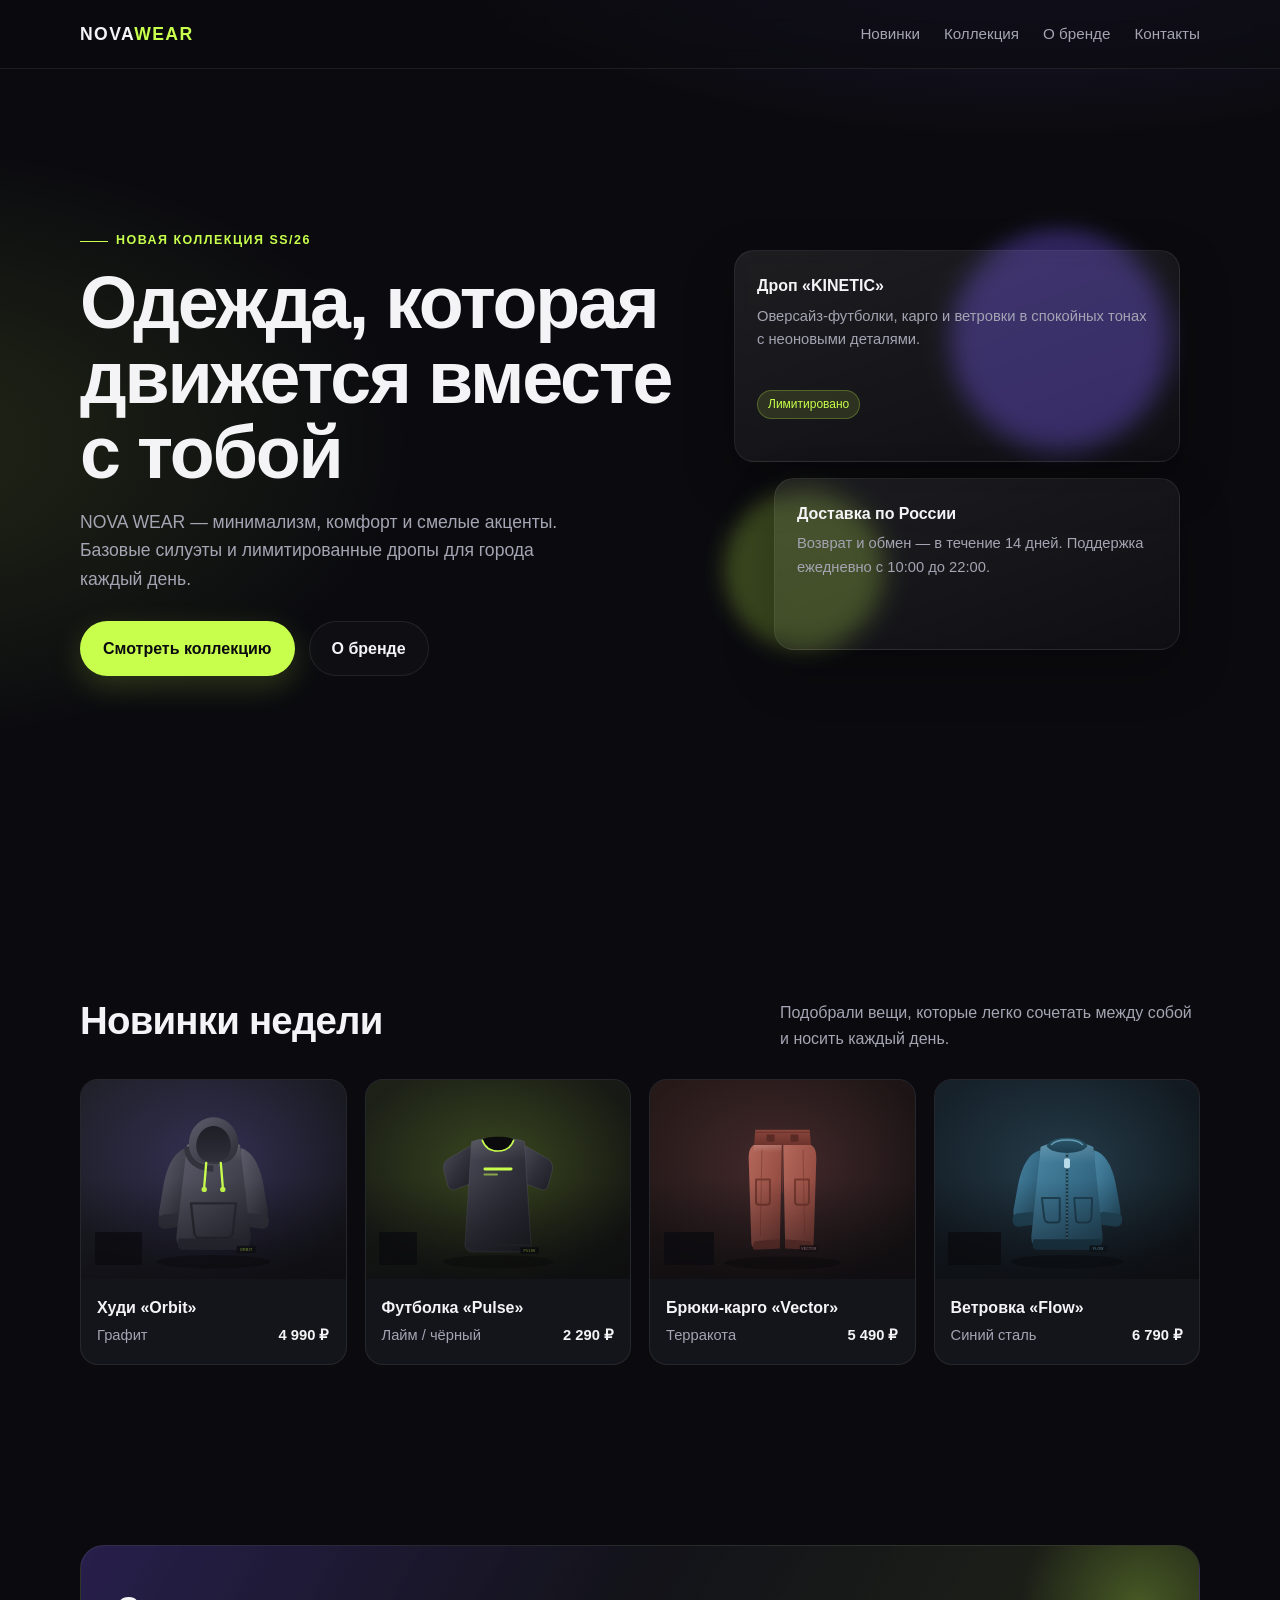
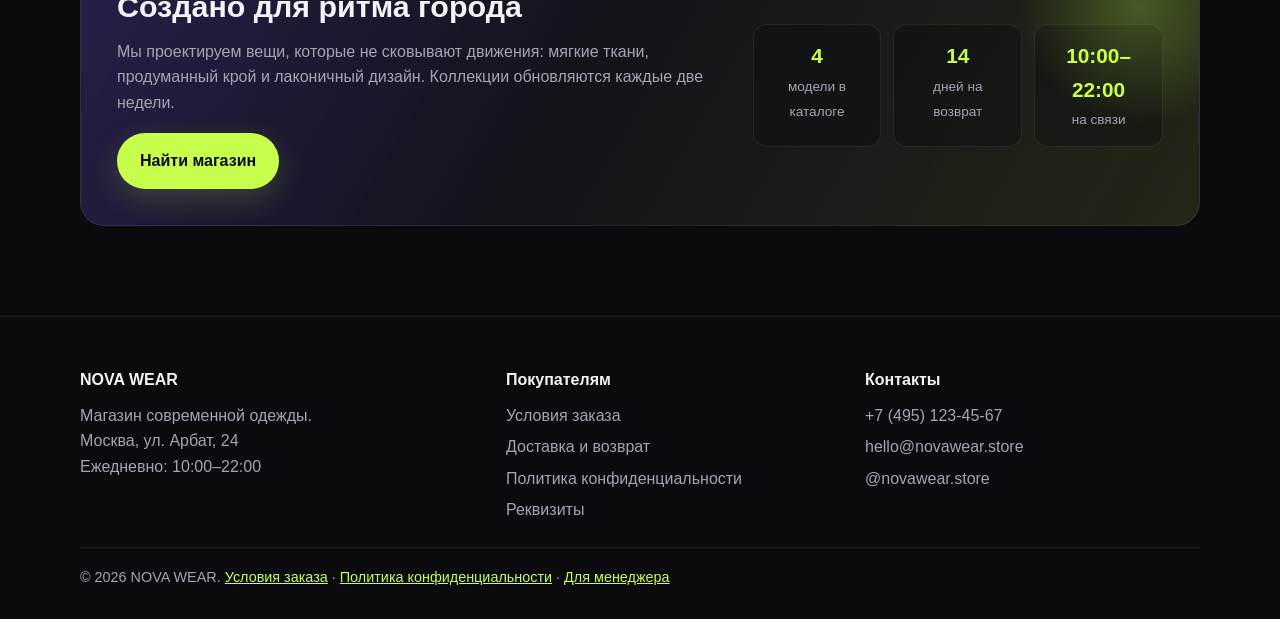
==== commit 8adf583b: "Force mobile hero animations (inlined, with keyframes)" ====
--- a/index.html
+++ b/index.html
@@ -8,6 +8,25 @@
   <title>NOVA WEAR — магазин одежды</title>
   <meta name="description" content="NOVA WEAR — современная одежда с характером. Новые коллекции, базовые вещи и лимитированные дропы. Доставка по всей России.">
   <link rel="stylesheet" href="styles.css">
+  <style>
+    /* Mobile hero fix + animations (inlined to bypass stale CDN cache) */
+    @keyframes fadeUp { from { opacity: 0; transform: translateY(18px); } to { opacity: 1; transform: translateY(0); } }
+    @keyframes fadeIn { from { opacity: 0; } to { opacity: 1; } }
+    @media (max-width: 900px) {
+      .hero { padding-top: 100px; }
+      .hero-visual { height: auto; min-height: 320px; order: -1; margin-bottom: 20px; opacity: 0; animation: fadeIn 1.1s ease 0.5s forwards !important; }
+      .card-stack { position: relative; inset: auto; }
+      .eyebrow { opacity: 0; animation: fadeUp 0.8s ease 0.1s forwards !important; }
+      h1 { opacity: 0; animation: fadeUp 0.9s ease 0.25s forwards !important; }
+      .hero p { opacity: 0; animation: fadeUp 0.9s ease 0.4s forwards !important; }
+      .actions { opacity: 0; animation: fadeUp 0.9s ease 0.55s forwards !important; }
+    }
+    @media (max-width: 640px) {
+      .hero { min-height: auto; padding-top: 110px; padding-bottom: 40px; }
+      .hero-visual { height: auto; min-height: 260px; margin-bottom: 24px; }
+      .card-stack { position: relative; inset: auto; }
+    }
+  </style>
 </head>
 <body>
   <header>
--- a/styles.css
+++ b/styles.css
@@ -149,8 +149,9 @@
     .hero-visual {
       position: relative;
       height: 480px;
-      opacity: 0;
-      animation: fadeIn 1.1s ease 0.5s forwards;
+    }
+    @media (prefers-reduced-motion: no-preference) {
+      .hero-visual { opacity: 0; animation: fadeIn 1.1s ease 0.5s forwards; }
     }
     .orb {
       position: absolute;
@@ -514,7 +515,9 @@
     /* Mobile */
     @media (max-width: 900px) {
       .hero-grid, .banner { grid-template-columns: 1fr; }
-      .hero-visual { height: 360px; order: -1; }
+      .hero { padding-top: 100px; }
+      .hero-visual { height: auto; min-height: 320px; order: -1; margin-bottom: 20px; }
+      .card-stack { position: relative; inset: auto; }
       .grid { grid-template-columns: repeat(2, 1fr); }
       .footer-grid { grid-template-columns: 1fr 1fr; }
       .section-head { flex-direction: column; align-items: flex-start; }
@@ -542,8 +545,9 @@
         pointer-events: auto;
       }
       .grid { grid-template-columns: 1fr; }
-      .hero { min-height: auto; padding-bottom: 40px; }
-      .hero-visual { height: 300px; }
+      .hero { min-height: auto; padding-top: 110px; padding-bottom: 40px; }
+      .hero-visual { height: auto; min-height: 260px; margin-bottom: 24px; }
+      .card-stack { position: relative; inset: auto; }
       .card-stack { inset: 20px 0; }
       .glass.side { margin-left: 20px; }
       .stats { grid-template-columns: 1fr 1fr 1fr; }
@@ -556,7 +560,7 @@
     @media (prefers-reduced-motion: reduce) {
       *, *::before, *::after { animation: none !important; transition: none !important; scroll-behavior: auto; }
       .reveal { opacity: 1; transform: none; }
-      .eyebrow, h1, .hero p, .actions { opacity: 1 !important; transform: none !important; }
+      .eyebrow, h1, .hero p, .actions, .hero-visual { opacity: 1 !important; transform: none !important; }
     }
 
     /* Legal, consent and order status */
